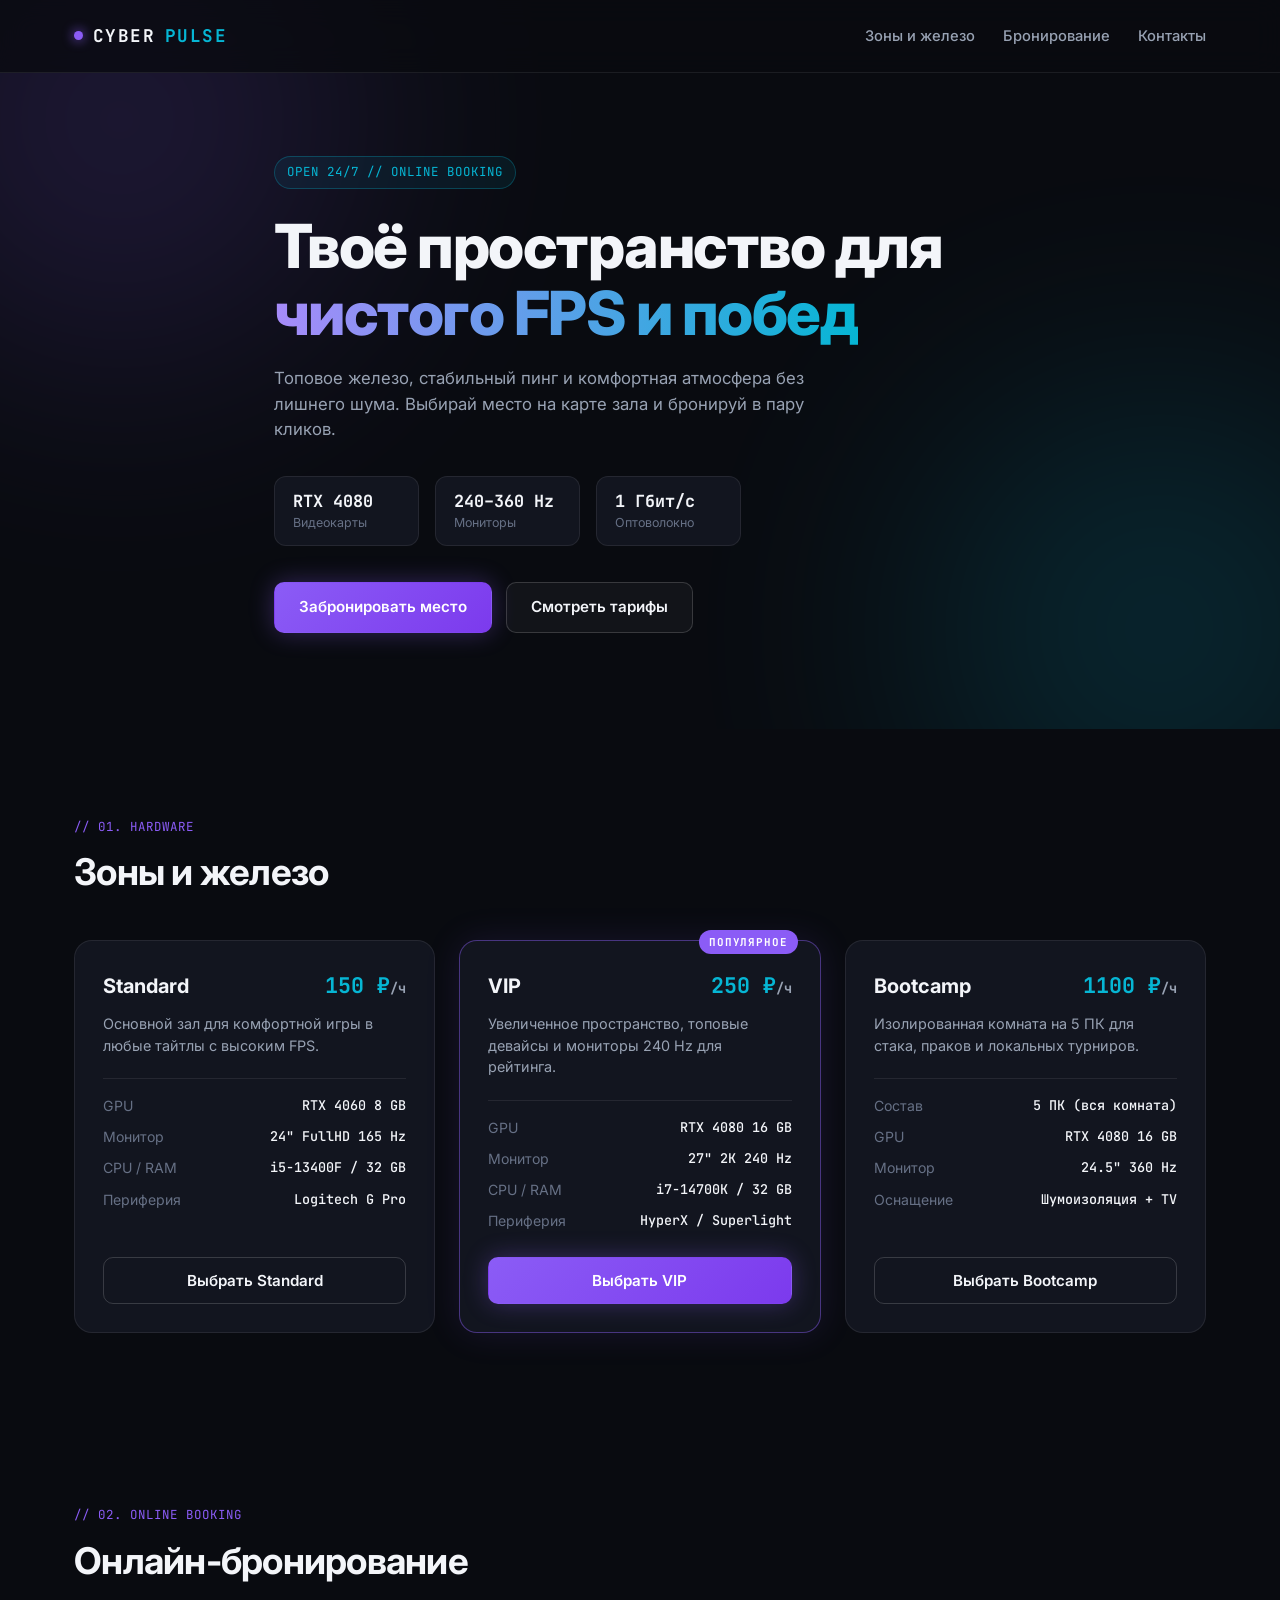
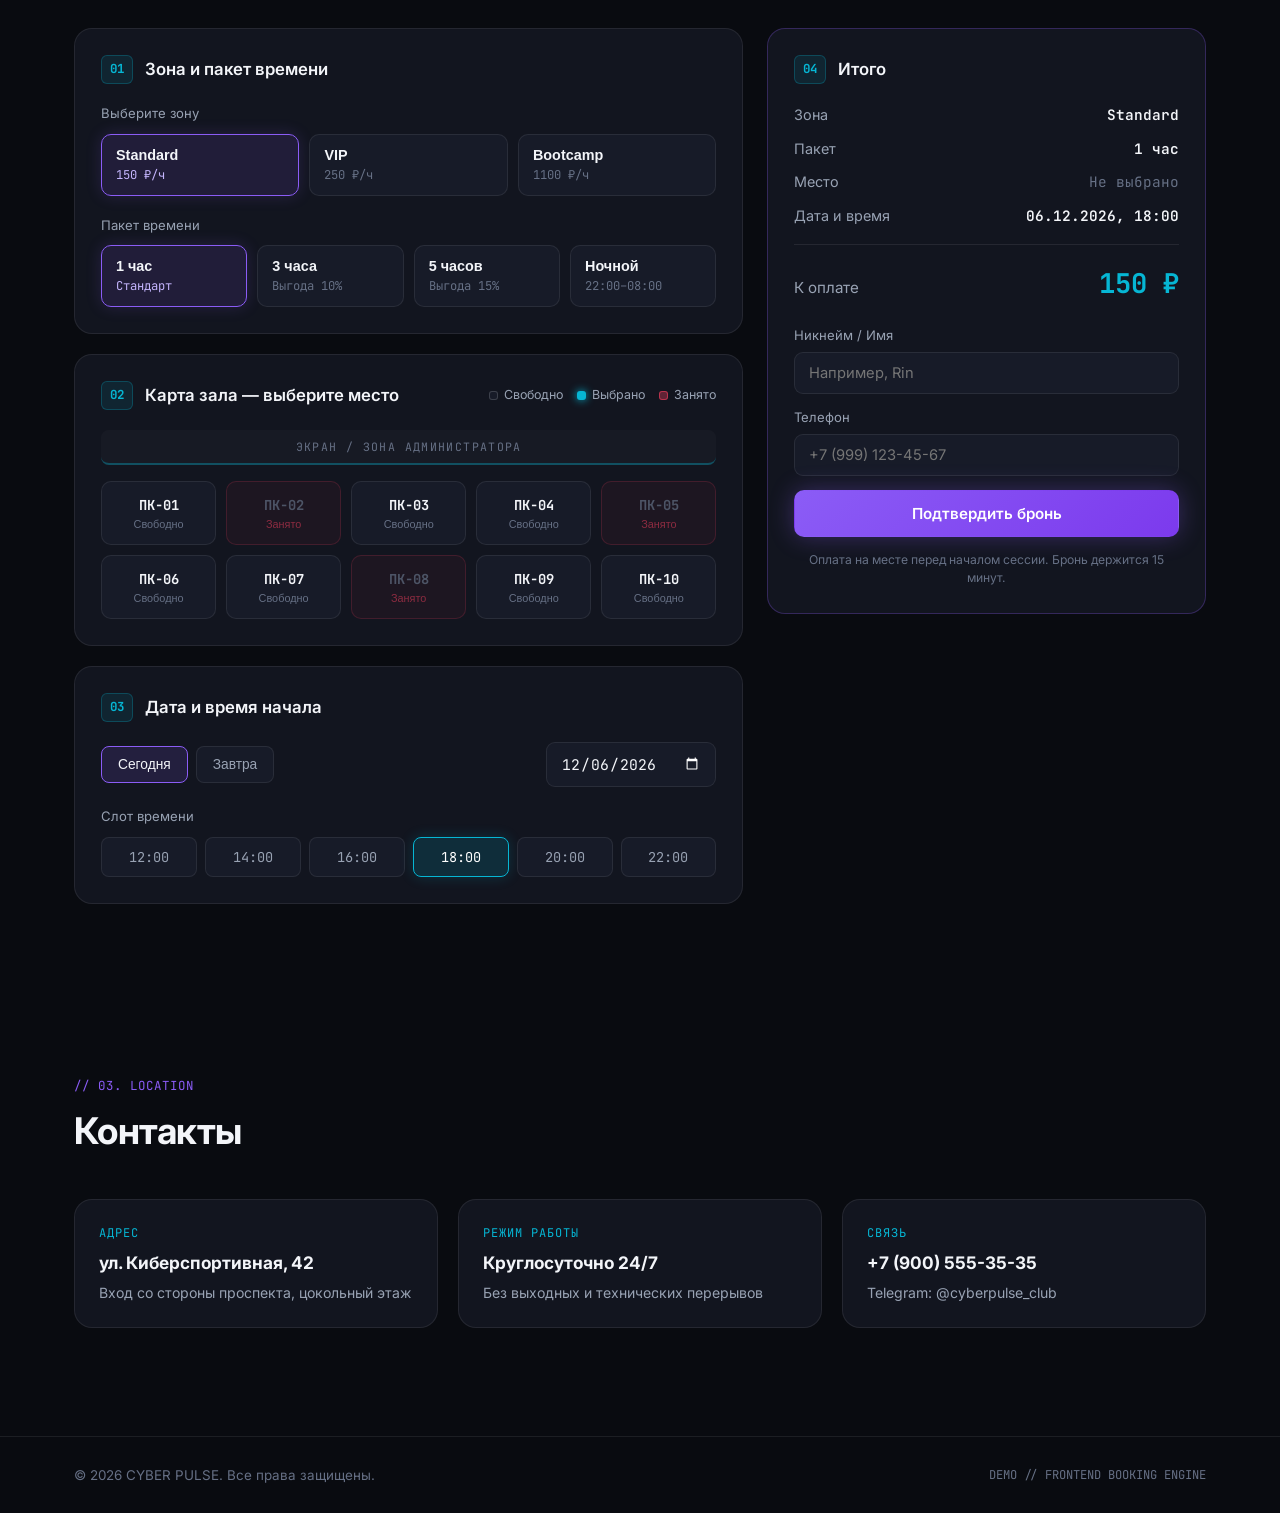
==== index.html @ f74eb191 "Add files via upload" ====
<!DOCTYPE html>
<html lang="ru">
<head>
  <meta charset="UTF-8">
  <meta name="viewport" content="width=device-width, initial-scale=1.0">
  <title>CYBER PULSE — Киберклуб и онлайн-бронирование</title>
  <link rel="preconnect" href="https://fonts.googleapis.com">
  <link rel="preconnect" href="https://fonts.gstatic.com" crossorigin>
  <link href="https://fonts.googleapis.com/css2?family=Inter:wght@400;500;600;700;800&family=JetBrains+Mono:wght@400;500;700&display=swap" rel="stylesheet">
  <link rel="stylesheet" href="styles.css">
</head>
<body>
  <header class="site-header">
    <div class="container header-inner">
      <a href="#top" class="logo">
        <span class="logo-dot"></span>
        CYBER<span>PULSE</span>
      </a>
      <nav class="nav" aria-label="Основная навигация">
        <a href="#zones">Зоны и железо</a>
        <a href="#booking">Бронирование</a>
        <a href="#contacts">Контакты</a>
      </nav>
    </div>
  </header>

  <main id="top">
    <!-- Hero -->
    <section class="hero">
      <div class="hero-glow hero-glow--purple" aria-hidden="true"></div>
      <div class="hero-glow hero-glow--cyan" aria-hidden="true"></div>

      <div class="container hero-inner">
        <div class="hero-badge">OPEN 24/7 // ONLINE BOOKING</div>
        <h1 class="hero-title">
          Твоё пространство для<br>
          <span>чистого FPS и побед</span>
        </h1>
        <p class="hero-subtitle">
          Топовое железо, стабильный пинг и комфортная атмосфера без лишнего шума. Выбирай место на карте зала и бронируй в пару кликов.
        </p>

        <ul class="hero-specs">
          <li><strong>RTX 4080</strong><span>Видеокарты</span></li>
          <li><strong>240–360 Hz</strong><span>Мониторы</span></li>
          <li><strong>1 Гбит/с</strong><span>Оптоволокно</span></li>
        </ul>

        <div class="hero-actions">
          <a href="#booking" class="btn btn-primary">Забронировать место</a>
          <a href="#zones" class="btn btn-ghost">Смотреть тарифы</a>
        </div>
      </div>
    </section>

    <!-- Zones -->
    <section class="section" id="zones">
      <div class="container">
        <div class="section-head">
          <span class="section-tag">// 01. HARDWARE</span>
          <h2>Зоны и железо</h2>
        </div>

        <div class="zones-grid">
          <article class="zone-card">
            <div class="zone-card-top">
              <span class="zone-label">Standard</span>
              <span class="zone-price">150 ₽<small>/ч</small></span>
            </div>
            <p class="zone-desc">Основной зал для комфортной игры в любые тайтлы с высоким FPS.</p>
            <ul class="zone-specs">
              <li><span>GPU</span><strong>RTX 4060 8 GB</strong></li>
              <li><span>Монитор</span><strong>24" FullHD 165 Hz</strong></li>
              <li><span>CPU / RAM</span><strong>i5-13400F / 32 GB</strong></li>
              <li><span>Периферия</span><strong>Logitech G Pro</strong></li>
            </ul>
            <button type="button" class="btn btn-outline zone-select-btn" data-select-zone="standard">
              Выбрать Standard
            </button>
          </article>

          <article class="zone-card zone-card--featured">
            <div class="zone-badge">ПОПУЛЯРНОЕ</div>
            <div class="zone-card-top">
              <span class="zone-label">VIP</span>
              <span class="zone-price">250 ₽<small>/ч</small></span>
            </div>
            <p class="zone-desc">Увеличенное пространство, топовые девайсы и мониторы 240 Hz для рейтинга.</p>
            <ul class="zone-specs">
              <li><span>GPU</span><strong>RTX 4080 16 GB</strong></li>
              <li><span>Монитор</span><strong>27" 2K 240 Hz</strong></li>
              <li><span>CPU / RAM</span><strong>i7-14700K / 32 GB</strong></li>
              <li><span>Периферия</span><strong>HyperX / Superlight</strong></li>
            </ul>
            <button type="button" class="btn btn-primary zone-select-btn" data-select-zone="vip">
              Выбрать VIP
            </button>
          </article>

          <article class="zone-card">
            <div class="zone-card-top">
              <span class="zone-label">Bootcamp</span>
              <span class="zone-price">1100 ₽<small>/ч</small></span>
            </div>
            <p class="zone-desc">Изолированная комната на 5 ПК для стака, праков и локальных турниров.</p>
            <ul class="zone-specs">
              <li><span>Состав</span><strong>5 ПК (вся комната)</strong></li>
              <li><span>GPU</span><strong>RTX 4080 16 GB</strong></li>
              <li><span>Монитор</span><strong>24.5" 360 Hz</strong></li>
              <li><span>Оснащение</span><strong>Шумоизоляция + TV</strong></li>
            </ul>
            <button type="button" class="btn btn-outline zone-select-btn" data-select-zone="bootcamp">
              Выбрать Bootcamp
            </button>
          </article>
        </div>
      </div>
    </section>

    <!-- Booking Widget -->
    <section class="section" id="booking">
      <div class="container">
        <div class="section-head">
          <span class="section-tag">// 02. ONLINE BOOKING</span>
          <h2>Онлайн-бронирование</h2>
        </div>

        <div class="booking-layout">
          <!-- Left: Steps 1-3 -->
          <div class="booking-steps">
            <!-- Step 1 -->
            <div class="booking-panel">
              <div class="step-header">
                <span class="step-num">01</span>
                <h3>Зона и пакет времени</h3>
              </div>

              <div class="control-block">
                <span class="control-label">Выберите зону</span>
                <div class="option-grid option-grid--3" id="zone-options">
                  <button type="button" class="option-btn active" data-zone="standard">
                    <strong>Standard</strong>
                    <span>150 ₽/ч</span>
                  </button>
                  <button type="button" class="option-btn" data-zone="vip">
                    <strong>VIP</strong>
                    <span>250 ₽/ч</span>
                  </button>
                  <button type="button" class="option-btn" data-zone="bootcamp">
                    <strong>Bootcamp</strong>
                    <span>1100 ₽/ч</span>
                  </button>
                </div>
              </div>

              <div class="control-block">
                <span class="control-label">Пакет времени</span>
                <div class="option-grid option-grid--4" id="pack-options">
                  <button type="button" class="option-btn active" data-pack="1">
                    <strong>1 час</strong>
                    <span>Стандарт</span>
                  </button>
                  <button type="button" class="option-btn" data-pack="3">
                    <strong>3 часа</strong>
                    <span>Выгода 10%</span>
                  </button>
                  <button type="button" class="option-btn" data-pack="5">
                    <strong>5 часов</strong>
                    <span>Выгода 15%</span>
                  </button>
                  <button type="button" class="option-btn" data-pack="night">
                    <strong>Ночной</strong>
                    <span>22:00–08:00</span>
                  </button>
                </div>
              </div>
            </div>

            <!-- Step 2 -->
            <div class="booking-panel">
              <div class="step-header step-header--between">
                <div class="step-header-left">
                  <span class="step-num">02</span>
                  <h3>Карта зала — выберите место</h3>
                </div>
                <div class="seat-legend">
                  <span><i class="dot dot--free"></i>Свободно</span>
                  <span><i class="dot dot--selected"></i>Выбрано</span>
                  <span><i class="dot dot--occupied"></i>Занято</span>
                </div>
              </div>

              <div class="hall-screen">ЭКРАН / ЗОНА АДМИНИСТРАТОРА</div>
              <div class="seat-grid" id="seat-grid" role="group" aria-label="Карта мест"></div>
            </div>

            <!-- Step 3 -->
            <div class="booking-panel">
              <div class="step-header">
                <span class="step-num">03</span>
                <h3>Дата и время начала</h3>
              </div>

              <div class="date-row">
                <div class="quick-dates">
                  <button type="button" class="quick-date-btn active" data-day-offset="0">Сегодня</button>
                  <button type="button" class="quick-date-btn" data-day-offset="1">Завтра</button>
                </div>
                <input type="date" id="booking-date" class="input-field date-input" aria-label="Выберите дату">
              </div>

              <div class="control-block">
                <span class="control-label">Слот времени</span>
                <div class="time-grid" id="time-slots">
                  <button type="button" class="time-btn" data-time="12:00">12:00</button>
                  <button type="button" class="time-btn" data-time="14:00">14:00</button>
                  <button type="button" class="time-btn" data-time="16:00">16:00</button>
                  <button type="button" class="time-btn active" data-time="18:00">18:00</button>
                  <button type="button" class="time-btn" data-time="20:00">20:00</button>
                  <button type="button" class="time-btn" data-time="22:00">22:00</button>
                </div>
              </div>
            </div>
          </div>

          <!-- Right: Step 4 Summary & Checkout -->
          <aside class="booking-summary">
            <div class="step-header">
              <span class="step-num">04</span>
              <h3>Итого</h3>
            </div>

            <dl class="summary-list">
              <div>
                <dt>Зона</dt>
                <dd id="sum-zone">Standard</dd>
              </div>
              <div>
                <dt>Пакет</dt>
                <dd id="sum-pack">1 час</dd>
              </div>
              <div>
                <dt>Место</dt>
                <dd id="sum-seat" class="is-empty">Не выбрано</dd>
              </div>
              <div>
                <dt>Дата и время</dt>
                <dd id="sum-datetime">—</dd>
              </div>
            </dl>

            <div class="summary-total">
              <span>К оплате</span>
              <strong id="sum-price">150 ₽</strong>
            </div>

            <form id="booking-form" class="checkout-form" novalidate>
              <div class="field">
                <label for="client-name">Никнейм / Имя</label>
                <input type="text" id="client-name" class="input-field" placeholder="Например, Rin" autocomplete="name" required>
              </div>

              <div class="field">
                <label for="client-phone">Телефон</label>
                <input type="tel" id="client-phone" class="input-field" placeholder="+7 (999) 123-45-67" autocomplete="tel" required>
              </div>

              <p class="form-error" id="form-error" role="alert" hidden></p>

              <button type="submit" class="btn btn-primary btn-full">Подтвердить бронь</button>
              <p class="form-note">Оплата на месте перед началом сессии. Бронь держится 15 минут.</p>
            </form>
          </aside>
        </div>
      </div>
    </section>

    <!-- Contacts -->
    <section class="section" id="contacts">
      <div class="container">
        <div class="section-head">
          <span class="section-tag">// 03. LOCATION</span>
          <h2>Контакты</h2>
        </div>

        <div class="contacts-grid">
          <div class="contact-card">
            <span class="contact-label">Адрес</span>
            <strong>ул. Киберспортивная, 42</strong>
            <p>Вход со стороны проспекта, цокольный этаж</p>
          </div>
          <div class="contact-card">
            <span class="contact-label">Режим работы</span>
            <strong>Круглосуточно 24/7</strong>
            <p>Без выходных и технических перерывов</p>
          </div>
          <div class="contact-card">
            <span class="contact-label">Связь</span>
            <strong>+7 (900) 555-35-35</strong>
            <p>Telegram: @cyberpulse_club</p>
          </div>
        </div>
      </div>
    </section>
  </main>

  <footer class="site-footer">
    <div class="container footer-inner">
      <span>© 2026 CYBER PULSE. Все права защищены.</span>
      <span class="footer-mono">DEMO // FRONTEND BOOKING ENGINE</span>
    </div>
  </footer>

  <!-- Confirmation Modal -->
  <div class="modal-backdrop" id="confirm-modal" aria-hidden="true">
    <div class="modal-card" role="dialog" aria-modal="true" aria-labelledby="modal-title">
      <button type="button" class="modal-close" id="modal-close-x" aria-label="Закрыть">&times;</button>
      <div class="modal-icon">✓</div>
      <span class="modal-tag">DEMO MODE // BOOKING CONFIRMED</span>
      <h3 id="modal-title">Место забронировано!</h3>
      <p class="modal-code">Номер брони: <strong id="modal-booking-id">CP-000000</strong></p>

      <div class="modal-details" id="modal-details"></div>

      <button type="button" class="btn btn-primary btn-full" id="modal-ok-btn">Отлично</button>
    </div>
  </div>

  <script>
    (function () {
      const ZONES = {
        standard: { name: 'Standard', hourly: 150, night: 700 },
        vip: { name: 'VIP', hourly: 250, night: 1100 },
        bootcamp: { name: 'Bootcamp', hourly: 1100, night: 4500 }
      };

      const PACKS = {
        '1': { label: '1 час', hours: 1, discount: 1 },
        '3': { label: '3 часа', hours: 3, discount: 0.9 },
        '5': { label: '5 часов', hours: 5, discount: 0.85 },
        'night': { label: 'Ночной (22:00–08:00)', isNight: true }
      };

      // Изначально занятые места по зонам (в текущей сессии обновляются после брони)
      const occupiedByZone = {
        standard: new Set(['ПК-02', 'ПК-05', 'ПК-08']),
        vip: new Set(['ПК-01', 'ПК-06']),
        bootcamp: new Set(['ПК-04', 'ПК-09'])
      };

      const state = {
        zone: 'standard',
        pack: '1',
        seat: null,
        date: '',
        time: '18:00'
      };

      // DOM
      const zoneButtons = document.querySelectorAll('#zone-options .option-btn');
      const packButtons = document.querySelectorAll('#pack-options .option-btn');
      const quickZoneLinks = document.querySelectorAll('.zone-select-btn');
      const seatGrid = document.getElementById('seat-grid');
      const dateInput = document.getElementById('booking-date');
      const quickDateBtns = document.querySelectorAll('.quick-date-btn');
      const timeButtons = document.querySelectorAll('#time-slots .time-btn');

      const sumZone = document.getElementById('sum-zone');
      const sumPack = document.getElementById('sum-pack');
      const sumSeat = document.getElementById('sum-seat');
      const sumDatetime = document.getElementById('sum-datetime');
      const sumPrice = document.getElementById('sum-price');

      const form = document.getElementById('booking-form');
      const nameInput = document.getElementById('client-name');
      const phoneInput = document.getElementById('client-phone');
      const formError = document.getElementById('form-error');

      const modal = document.getElementById('confirm-modal');
      const modalBookingId = document.getElementById('modal-booking-id');
      const modalDetails = document.getElementById('modal-details');
      const modalCloseX = document.getElementById('modal-close-x');
      const modalOkBtn = document.getElementById('modal-ok-btn');

      // Helpers
      function toIsoDate(offsetDays = 0) {
        const d = new Date();
        d.setDate(d.getDate() + offsetDays);
        const y = d.getFullYear();
        const m = String(d.getMonth() + 1).padStart(2, '0');
        const day = String(d.getDate()).padStart(2, '0');
        return `${y}-${m}-${day}`;
      }

      function formatDisplayDate(iso) {
        if (!iso) return '—';
        const [y, m, d] = iso.split('-');
        return `${d}.${m}.${y}`;
      }

      function calculatePrice() {
        const zone = ZONES[state.zone];
        const pack = PACKS[state.pack];
        if (pack.isNight) return zone.night;
        return Math.round(zone.hourly * pack.hours * pack.discount);
      }

      function showError(msg) {
        formError.textContent = msg;
        formError.hidden = false;
      }

      function clearError() {
        formError.textContent = '';
        formError.hidden = true;
      }

      function renderSeats() {
        seatGrid.innerHTML = '';
        const occupied = occupiedByZone[state.zone];

        for (let i = 1; i <= 10; i++) {
          const seatId = `ПК-${String(i).padStart(2, '0')}`;
          const btn = document.createElement('button');
          btn.type = 'button';
          btn.className = 'seat-btn';
          btn.dataset.seat = seatId;

          const isOccupied = occupied.has(seatId);
          const isSelected = state.seat === seatId;

          if (isOccupied) {
            btn.classList.add('occupied');
            btn.disabled = true;
          } else if (isSelected) {
            btn.classList.add('selected');
          }

          btn.innerHTML = `<span class="seat-id">${seatId}</span><span class="seat-status">${isOccupied ? 'Занято' : (isSelected ? 'Выбрано' : 'Свободно')}</span>`;

          if (!isOccupied) {
            btn.addEventListener('click', () => {
              state.seat = state.seat === seatId ? null : seatId;
              clearError();
              renderSeats();
              updateSummary();
            });
          }

          seatGrid.appendChild(btn);
        }
      }

      function updateSummary() {
        sumZone.textContent = ZONES[state.zone].name;
        sumPack.textContent = PACKS[state.pack].label;

        if (state.seat) {
          sumSeat.textContent = state.seat;
          sumSeat.classList.remove('is-empty');
        } else {
          sumSeat.textContent = 'Не выбрано';
          sumSeat.classList.add('is-empty');
        }

        const timeText = state.pack === 'night' ? '22:00' : (state.time || '—');
        sumDatetime.textContent = `${formatDisplayDate(state.date)}, ${timeText}`;
        sumPrice.textContent = `${calculatePrice().toLocaleString('ru-RU')} ₽`;
      }

      function selectZone(zoneKey) {
        state.zone = zoneKey;
        state.seat = null;
        zoneButtons.forEach((b) => b.classList.toggle('active', b.dataset.zone === zoneKey));
        clearError();
        renderSeats();
        updateSummary();
      }

      function formatRuPhone(value) {
        let digits = value.replace(/\D/g, '');
        if (!digits) return '';
        if (digits[0] === '8') digits = '7' + digits.slice(1);
        if (digits[0] === '9') digits = '7' + digits;
        digits = digits.slice(0, 11);

        let res = '+' + digits[0];
        if (digits.length > 1) res += ' (' + digits.slice(1, 4);
        if (digits.length >= 5) res += ') ' + digits.slice(4, 7);
        if (digits.length >= 8) res += '-' + digits.slice(7, 9);
        if (digits.length >= 10) res += '-' + digits.slice(9, 11);
        return res;
      }

      function isValidRuPhone(value) {
        const digits = value.replace(/\D/g, '');
        // Ровно 11 цифр, начинается с 79 или 89 (мобильные РФ)
        if (!/^[78]9\d{9}$/.test(digits)) return false;
        // Защита от фейков вроде +7 (999) 999-99-99
        if (/^(\d)\1{9}$/.test(digits.slice(1))) return false;
        return true;
      }

      phoneInput.addEventListener('input', (e) => {
        e.target.value = formatRuPhone(e.target.value);
        clearError();
      });

      // Init Date
      const todayIso = toIsoDate(0);
      dateInput.min = todayIso;
      dateInput.value = todayIso;
      state.date = todayIso;

      // Listeners: Zones
      zoneButtons.forEach((btn) => {
        btn.addEventListener('click', () => selectZone(btn.dataset.zone));
      });

      quickZoneLinks.forEach((btn) => {
        btn.addEventListener('click', () => {
          selectZone(btn.dataset.selectZone);
          document.getElementById('booking').scrollIntoView({ behavior: 'smooth' });
        });
      });

      // Listeners: Packs
      packButtons.forEach((btn) => {
        btn.addEventListener('click', () => {
          state.pack = btn.dataset.pack;
          packButtons.forEach((b) => b.classList.toggle('active', b === btn));

          // Для ночного пакета автоматически подсвечиваем 22:00
          if (state.pack === 'night') {
            state.time = '22:00';
            timeButtons.forEach((tb) => tb.classList.toggle('active', tb.dataset.time === '22:00'));
          }
          updateSummary();
        });
      });

      // Listeners: Dates
      quickDateBtns.forEach((btn) => {
        btn.addEventListener('click', () => {
          const offset = Number(btn.dataset.dayOffset);
          const iso = toIsoDate(offset);
          state.date = iso;
          dateInput.value = iso;
          quickDateBtns.forEach((b) => b.classList.toggle('active', b === btn));
          updateSummary();
        });
      });

      dateInput.addEventListener('change', (e) => {
        state.date = e.target.value || todayIso;
        quickDateBtns.forEach((b) => {
          const offset = Number(b.dataset.dayOffset);
          b.classList.toggle('active', toIsoDate(offset) === state.date);
        });
        updateSummary();
      });

      // Listeners: Time
      timeButtons.forEach((btn) => {
        btn.addEventListener('click', () => {
          state.time = btn.dataset.time;
          timeButtons.forEach((b) => b.classList.toggle('active', b === btn));
          updateSummary();
        });
      });

      // Modal controls
      function openModal(bookingId, detailsHtml) {
        modalBookingId.textContent = bookingId;
        modalDetails.innerHTML = detailsHtml;
        modal.classList.add('is-open');
        modal.setAttribute('aria-hidden', 'false');
        document.body.style.overflow = 'hidden';
      }

      function closeModal() {
        modal.classList.remove('is-open');
        modal.setAttribute('aria-hidden', 'true');
        document.body.style.overflow = '';
      }

      modalCloseX.addEventListener('click', closeModal);
      modalOkBtn.addEventListener('click', closeModal);
      modal.addEventListener('click', (e) => {
        if (e.target === modal) closeModal();
      });
      document.addEventListener('keydown', (e) => {
        if (e.key === 'Escape' && modal.classList.contains('is-open')) closeModal();
      });

      // Form submit
      form.addEventListener('submit', (e) => {
        e.preventDefault();
        clearError();

        const name = nameInput.value.trim();
        const phone = phoneInput.value.trim();

        if (!state.seat) {
          showError('Выберите свободное место на карте зала (Шаг 02).');
          return;
        }
        if (!state.date || !state.time) {
          showError('Укажите дату и слот времени (Шаг 03).');
          return;
        }
        if (name.length < 2) {
          showError('Введите никнейм или имя.');
          nameInput.focus();
          return;
        }
        if (!isValidRuPhone(phone)) {
          showError('Введите российский мобильный номер в формате +7 (9XX) XXX-XX-XX.');
          phoneInput.focus();
          return;
        }

        const bookingId = 'CP-' + Math.floor(100000 + Math.random() * 900000);
        const price = calculatePrice().toLocaleString('ru-RU');
        const bookedSeat = state.seat;
        const zoneName = ZONES[state.zone].name;
        const packLabel = PACKS[state.pack].label;
        const dateFormatted = formatDisplayDate(state.date);
        const timeText = state.pack === 'night' ? '22:00' : state.time;

        // Переводим место в статус "Занято" в текущей сессии
        occupiedByZone[state.zone].add(bookedSeat);
        state.seat = null;
        form.reset();
        renderSeats();
        updateSummary();

        openModal(
          bookingId,
          `
            <p><span>Игрок</span><strong>${name.replace(/[<>]/g, '')}</strong></p>
            <p><span>Зона и место</span><strong>${zoneName} / ${bookedSeat}</strong></p>
            <p><span>Пакет</span><strong>${packLabel}</strong></p>
            <p><span>Дата и время</span><strong>${dateFormatted}, ${timeText}</strong></p>
            <p><span>Сумма</span><strong>${price} ₽</strong></p>
          `
        );
      });

      // Initial render
      renderSeats();
      updateSummary();
    })();
  </script>
</body>
</html>
---- styles.css ----
:root {
  --bg-main: #090b10;
  --bg-card: #12151f;
  --bg-elevated: #171b28;
  --border-subtle: rgba(255, 255, 255, 0.08);
  --border-strong: rgba(255, 255, 255, 0.16);
  --text-primary: #f3f5f9;
  --text-secondary: #98a2b3;
  --text-muted: #667085;
  --accent-purple: #8b5cf6;
  --accent-cyan: #06b6d4;
  --danger: #f43f5e;
  --radius-md: 12px;
  --radius-lg: 18px;
  --font-sans: 'Inter', -apple-system, BlinkMacSystemFont, sans-serif;
  --font-mono: 'JetBrains Mono', monospace;
}

*,
*::before,
*::after {
  box-sizing: border-box;
  margin: 0;
  padding: 0;
}

html {
  scroll-behavior: smooth;
}

body {
  background-color: var(--bg-main);
  color: var(--text-primary);
  font-family: var(--font-sans);
  line-height: 1.5;
  overflow-x: hidden;
  -webkit-font-smoothing: antialiased;
}

.container {
  width: 100%;
  max-width: 1180px;
  margin: 0 auto;
  padding: 0 24px;
}

/* Header */
.site-header {
  position: fixed;
  top: 0;
  left: 0;
  right: 0;
  z-index: 100;
  background: rgba(9, 11, 16, 0.78);
  backdrop-filter: blur(14px);
  -webkit-backdrop-filter: blur(14px);
  border-bottom: 1px solid var(--border-subtle);
}

.header-inner {
  height: 72px;
  display: flex;
  align-items: center;
  justify-content: space-between;
  gap: 20px;
}

.logo {
  display: inline-flex;
  align-items: center;
  gap: 10px;
  font-family: var(--font-mono);
  font-weight: 700;
  font-size: 1.1rem;
  letter-spacing: 0.08em;
  color: var(--text-primary);
  text-decoration: none;
}

.logo span {
  color: var(--accent-cyan);
}

.logo-dot {
  width: 9px;
  height: 9px;
  border-radius: 50%;
  background: var(--accent-purple);
  box-shadow: 0 0 12px var(--accent-purple);
}

.nav {
  display: flex;
  align-items: center;
  gap: 28px;
}

.nav a {
  color: var(--text-secondary);
  text-decoration: none;
  font-size: 0.92rem;
  font-weight: 500;
  transition: color 0.2s ease;
}

.nav a:hover {
  color: var(--text-primary);
}

/* Buttons */
.btn {
  display: inline-flex;
  align-items: center;
  justify-content: center;
  gap: 8px;
  padding: 13px 24px;
  border-radius: 10px;
  font-family: var(--font-sans);
  font-size: 0.95rem;
  font-weight: 600;
  text-decoration: none;
  cursor: pointer;
  border: 1px solid transparent;
  transition: transform 0.2s ease, box-shadow 0.2s ease, background 0.2s ease, border-color 0.2s ease, color 0.2s ease;
}

.btn-primary {
  background: linear-gradient(135deg, var(--accent-purple), #7c3aed);
  color: #ffffff;
  box-shadow: 0 0 24px rgba(139, 92, 246, 0.32);
}

.btn-primary:hover {
  transform: translateY(-2px);
  box-shadow: 0 6px 28px rgba(139, 92, 246, 0.5);
}

.btn-ghost {
  background: rgba(255, 255, 255, 0.04);
  border-color: var(--border-strong);
  color: var(--text-primary);
}

.btn-ghost:hover {
  background: rgba(255, 255, 255, 0.08);
  border-color: rgba(6, 182, 212, 0.5);
}

.btn-outline {
  width: 100%;
  background: transparent;
  border-color: var(--border-strong);
  color: var(--text-primary);
}

.btn-outline:hover {
  border-color: var(--accent-cyan);
  color: var(--accent-cyan);
  background: rgba(6, 182, 212, 0.06);
}

.btn-full {
  width: 100%;
}

/* Hero */
.hero {
  position: relative;
  padding: 156px 0 96px;
  overflow: hidden;
}

.hero-glow {
  position: absolute;
  width: 480px;
  height: 480px;
  border-radius: 50%;
  filter: blur(130px);
  opacity: 0.16;
  pointer-events: none;
}

.hero-glow--purple {
  top: -120px;
  left: -120px;
  background: var(--accent-purple);
}

.hero-glow--cyan {
  bottom: -140px;
  right: -120px;
  background: var(--accent-cyan);
}

.hero-inner {
  position: relative;
  z-index: 2;
  max-width: 780px;
}

.hero-badge {
  display: inline-block;
  font-family: var(--font-mono);
  font-size: 0.78rem;
  color: var(--accent-cyan);
  letter-spacing: 0.08em;
  padding: 6px 12px;
  border-radius: 999px;
  background: rgba(6, 182, 212, 0.08);
  border: 1px solid rgba(6, 182, 212, 0.28);
  margin-bottom: 24px;
}

.hero-title {
  font-size: clamp(2.2rem, 5vw, 3.8rem);
  font-weight: 800;
  line-height: 1.1;
  letter-spacing: -0.025em;
  margin-bottom: 20px;
}

.hero-title span {
  background: linear-gradient(90deg, #a78bfa, var(--accent-cyan));
  -webkit-background-clip: text;
  background-clip: text;
  color: transparent;
}

.hero-subtitle {
  font-size: 1.05rem;
  color: var(--text-secondary);
  max-width: 580px;
  margin-bottom: 34px;
}

.hero-specs {
  list-style: none;
  display: flex;
  flex-wrap: wrap;
  gap: 16px;
  margin-bottom: 36px;
}

.hero-specs li {
  display: flex;
  flex-direction: column;
  padding: 12px 18px;
  background: var(--bg-card);
  border: 1px solid var(--border-subtle);
  border-radius: var(--radius-md);
  min-width: 145px;
}

.hero-specs strong {
  font-family: var(--font-mono);
  font-size: 1.05rem;
  color: var(--text-primary);
}

.hero-specs span {
  font-size: 0.78rem;
  color: var(--text-muted);
}

.hero-actions {
  display: flex;
  flex-wrap: wrap;
  gap: 14px;
}

/* Sections */
.section {
  padding: 84px 0;
  scroll-margin-top: 72px;
}

.section-head {
  margin-bottom: 40px;
}

.section-tag {
  display: inline-block;
  font-family: var(--font-mono);
  font-size: 0.78rem;
  color: var(--accent-purple);
  letter-spacing: 0.08em;
  margin-bottom: 8px;
}

.section-head h2 {
  font-size: clamp(1.7rem, 3vw, 2.3rem);
  font-weight: 700;
  letter-spacing: -0.02em;
}

/* Zones */
.zones-grid {
  display: grid;
  grid-template-columns: repeat(3, 1fr);
  gap: 24px;
}

.zone-card {
  position: relative;
  background: var(--bg-card);
  border: 1px solid var(--border-subtle);
  border-radius: var(--radius-lg);
  padding: 28px;
  display: flex;
  flex-direction: column;
  transition: transform 0.25s ease, border-color 0.25s ease;
}

.zone-card:hover {
  transform: translateY(-4px);
  border-color: var(--border-strong);
}

.zone-card--featured {
  border-color: rgba(139, 92, 246, 0.45);
  box-shadow: 0 0 36px rgba(139, 92, 246, 0.12);
}

.zone-badge {
  position: absolute;
  top: -11px;
  right: 22px;
  font-family: var(--font-mono);
  font-size: 0.68rem;
  font-weight: 700;
  letter-spacing: 0.08em;
  padding: 4px 10px;
  border-radius: 999px;
  background: var(--accent-purple);
  color: #ffffff;
}

.zone-card-top {
  display: flex;
  align-items: baseline;
  justify-content: space-between;
  gap: 12px;
  margin-bottom: 12px;
}

.zone-label {
  font-size: 1.25rem;
  font-weight: 700;
}

.zone-price {
  font-family: var(--font-mono);
  font-size: 1.35rem;
  font-weight: 700;
  color: var(--accent-cyan);
}

.zone-price small {
  font-size: 0.85rem;
  color: var(--text-secondary);
}

.zone-desc {
  font-size: 0.9rem;
  color: var(--text-secondary);
  margin-bottom: 22px;
}

.zone-specs {
  list-style: none;
  display: flex;
  flex-direction: column;
  gap: 10px;
  margin-bottom: 26px;
  padding-top: 16px;
  border-top: 1px solid var(--border-subtle);
  flex-grow: 1;
}

.zone-specs li {
  display: flex;
  justify-content: space-between;
  gap: 12px;
  font-size: 0.88rem;
}

.zone-specs span {
  color: var(--text-muted);
}

.zone-specs strong {
  font-family: var(--font-mono);
  font-size: 0.84rem;
  font-weight: 500;
  color: var(--text-primary);
  text-align: right;
}

/* Booking Layout */
.booking-layout {
  display: grid;
  grid-template-columns: 1.45fr 0.95fr;
  gap: 24px;
  align-items: start;
}

.booking-steps {
  display: flex;
  flex-direction: column;
  gap: 20px;
}

.booking-panel,
.booking-summary {
  background: var(--bg-card);
  border: 1px solid var(--border-subtle);
  border-radius: var(--radius-lg);
  padding: 26px;
}

.booking-summary {
  position: sticky;
  top: 92px;
  border-color: rgba(139, 92, 246, 0.28);
}

.step-header {
  display: flex;
  align-items: center;
  gap: 12px;
  margin-bottom: 20px;
}

.step-header--between {
  justify-content: space-between;
  flex-wrap: wrap;
}

.step-header-left {
  display: flex;
  align-items: center;
  gap: 12px;
}

.step-num {
  font-family: var(--font-mono);
  font-size: 0.78rem;
  font-weight: 700;
  color: var(--accent-cyan);
  background: rgba(6, 182, 212, 0.1);
  border: 1px solid rgba(6, 182, 212, 0.25);
  padding: 4px 8px;
  border-radius: 6px;
}

.step-header h3 {
  font-size: 1.05rem;
  font-weight: 600;
}

.control-block + .control-block {
  margin-top: 20px;
}

.control-label {
  display: block;
  font-size: 0.82rem;
  color: var(--text-secondary);
  margin-bottom: 10px;
}

.option-grid {
  display: grid;
  gap: 10px;
}

.option-grid--3 {
  grid-template-columns: repeat(3, 1fr);
}

.option-grid--4 {
  grid-template-columns: repeat(4, 1fr);
}

.option-btn {
  display: flex;
  flex-direction: column;
  align-items: flex-start;
  gap: 4px;
  padding: 12px 14px;
  border-radius: 10px;
  background: var(--bg-elevated);
  border: 1px solid var(--border-subtle);
  color: var(--text-primary);
  cursor: pointer;
  text-align: left;
  transition: border-color 0.2s ease, background 0.2s ease, box-shadow 0.2s ease;
}

.option-btn strong {
  font-size: 0.9rem;
  font-weight: 600;
}

.option-btn span {
  font-family: var(--font-mono);
  font-size: 0.76rem;
  color: var(--text-muted);
}

.option-btn:hover {
  border-color: var(--border-strong);
}

.option-btn.active {
  border-color: var(--accent-purple);
  background: rgba(139, 92, 246, 0.12);
  box-shadow: 0 0 16px rgba(139, 92, 246, 0.18);
}

.option-btn.active span {
  color: #c4b5fd;
}

/* Seat Map */
.seat-legend {
  display: flex;
  align-items: center;
  gap: 14px;
  font-size: 0.78rem;
  color: var(--text-secondary);
}

.seat-legend span {
  display: inline-flex;
  align-items: center;
  gap: 6px;
}

.dot {
  width: 9px;
  height: 9px;
  border-radius: 3px;
  display: inline-block;
}

.dot--free {
  background: var(--bg-elevated);
  border: 1px solid var(--border-strong);
}

.dot--selected {
  background: var(--accent-cyan);
  box-shadow: 0 0 8px var(--accent-cyan);
}

.dot--occupied {
  background: rgba(244, 63, 94, 0.35);
  border: 1px solid rgba(244, 63, 94, 0.6);
}

.hall-screen {
  text-align: center;
  font-family: var(--font-mono);
  font-size: 0.72rem;
  letter-spacing: 0.12em;
  color: var(--text-muted);
  padding: 8px;
  margin-bottom: 16px;
  border-radius: 8px;
  background: rgba(255, 255, 255, 0.025);
  border-bottom: 2px solid rgba(6, 182, 212, 0.35);
}

.seat-grid {
  display: grid;
  grid-template-columns: repeat(5, 1fr);
  gap: 10px;
}

.seat-btn {
  display: flex;
  flex-direction: column;
  align-items: center;
  justify-content: center;
  gap: 4px;
  padding: 14px 8px;
  border-radius: 10px;
  background: var(--bg-elevated);
  border: 1px solid var(--border-subtle);
  color: var(--text-primary);
  cursor: pointer;
  transition: transform 0.15s ease, border-color 0.2s ease, background 0.2s ease, box-shadow 0.2s ease;
}

.seat-id {
  font-family: var(--font-mono);
  font-size: 0.86rem;
  font-weight: 700;
}

.seat-status {
  font-size: 0.68rem;
  color: var(--text-muted);
}

.seat-btn:hover:not(:disabled) {
  transform: translateY(-2px);
  border-color: rgba(6, 182, 212, 0.55);
}

.seat-btn.selected {
  border-color: var(--accent-cyan);
  background: rgba(6, 182, 212, 0.14);
  box-shadow: 0 0 18px rgba(6, 182, 212, 0.25);
}

.seat-btn.selected .seat-status {
  color: var(--accent-cyan);
}

.seat-btn.occupied {
  background: rgba(244, 63, 94, 0.07);
  border-color: rgba(244, 63, 94, 0.25);
  color: var(--text-muted);
  cursor: not-allowed;
  opacity: 0.7;
}

.seat-btn.occupied .seat-status {
  color: rgba(244, 63, 94, 0.75);
}

/* Date & Time */
.date-row {
  display: flex;
  align-items: center;
  justify-content: space-between;
  gap: 12px;
  margin-bottom: 20px;
  flex-wrap: wrap;
}

.quick-dates {
  display: flex;
  gap: 8px;
}

.quick-date-btn {
  padding: 10px 16px;
  border-radius: 8px;
  background: var(--bg-elevated);
  border: 1px solid var(--border-subtle);
  color: var(--text-secondary);
  font-size: 0.86rem;
  font-weight: 500;
  cursor: pointer;
  transition: all 0.2s ease;
}

.quick-date-btn.active {
  color: var(--text-primary);
  border-color: var(--accent-purple);
  background: rgba(139, 92, 246, 0.14);
}

.input-field {
  width: 100%;
  padding: 11px 14px;
  border-radius: 9px;
  background: var(--bg-elevated);
  border: 1px solid var(--border-subtle);
  color: var(--text-primary);
  font-family: var(--font-sans);
  font-size: 0.92rem;
  outline: none;
  transition: border-color 0.2s ease, box-shadow 0.2s ease;
}

.input-field:focus {
  border-color: var(--accent-cyan);
  box-shadow: 0 0 0 3px rgba(6, 182, 212, 0.14);
}

.date-input {
  width: auto;
  min-width: 170px;
  font-family: var(--font-mono);
  color-scheme: dark;
}

.time-grid {
  display: grid;
  grid-template-columns: repeat(6, 1fr);
  gap: 8px;
}

.time-btn {
  padding: 10px 6px;
  border-radius: 8px;
  background: var(--bg-elevated);
  border: 1px solid var(--border-subtle);
  color: var(--text-secondary);
  font-family: var(--font-mono);
  font-size: 0.85rem;
  cursor: pointer;
  transition: all 0.2s ease;
}

.time-btn:hover {
  border-color: var(--border-strong);
  color: var(--text-primary);
}

.time-btn.active {
  color: #ffffff;
  border-color: var(--accent-cyan);
  background: rgba(6, 182, 212, 0.15);
  box-shadow: 0 0 14px rgba(6, 182, 212, 0.2);
}

/* Summary & Form */
.summary-list {
  display: flex;
  flex-direction: column;
  gap: 12px;
  padding-bottom: 18px;
  border-bottom: 1px solid var(--border-subtle);
  margin-bottom: 18px;
}

.summary-list > div {
  display: flex;
  justify-content: space-between;
  align-items: center;
  gap: 12px;
  font-size: 0.9rem;
}

.summary-list dt {
  color: var(--text-secondary);
}

.summary-list dd {
  font-family: var(--font-mono);
  font-weight: 600;
  color: var(--text-primary);
  text-align: right;
}

.summary-list dd.is-empty {
  color: var(--text-muted);
  font-weight: 400;
}

.summary-total {
  display: flex;
  justify-content: space-between;
  align-items: baseline;
  margin-bottom: 22px;
}

.summary-total span {
  font-size: 0.95rem;
  color: var(--text-secondary);
}

.summary-total strong {
  font-family: var(--font-mono);
  font-size: 1.7rem;
  color: var(--accent-cyan);
}

.checkout-form {
  display: flex;
  flex-direction: column;
  gap: 14px;
}

.field label {
  display: block;
  font-size: 0.82rem;
  color: var(--text-secondary);
  margin-bottom: 6px;
}

.form-error {
  font-size: 0.82rem;
  color: #fda4af;
  background: rgba(244, 63, 94, 0.12);
  border: 1px solid rgba(244, 63, 94, 0.35);
  padding: 10px 12px;
  border-radius: 8px;
}

.form-note {
  font-size: 0.76rem;
  color: var(--text-muted);
  text-align: center;
}

/* Contacts */
.contacts-grid {
  display: grid;
  grid-template-columns: repeat(3, 1fr);
  gap: 20px;
}

.contact-card {
  background: var(--bg-card);
  border: 1px solid var(--border-subtle);
  border-radius: var(--radius-lg);
  padding: 24px;
}

.contact-label {
  display: block;
  font-family: var(--font-mono);
  font-size: 0.75rem;
  color: var(--accent-cyan);
  text-transform: uppercase;
  letter-spacing: 0.08em;
  margin-bottom: 8px;
}

.contact-card strong {
  display: block;
  font-size: 1.08rem;
  margin-bottom: 6px;
}

.contact-card p {
  font-size: 0.88rem;
  color: var(--text-secondary);
}

/* Footer */
.site-footer {
  border-top: 1px solid var(--border-subtle);
  padding: 28px 0;
  margin-top: 24px;
}

.footer-inner {
  display: flex;
  justify-content: space-between;
  align-items: center;
  gap: 16px;
  font-size: 0.84rem;
  color: var(--text-muted);
  flex-wrap: wrap;
}

.footer-mono {
  font-family: var(--font-mono);
  font-size: 0.76rem;
}

/* Modal */
.modal-backdrop {
  position: fixed;
  inset: 0;
  z-index: 200;
  background: rgba(4, 6, 10, 0.78);
  backdrop-filter: blur(8px);
  display: flex;
  align-items: center;
  justify-content: center;
  padding: 20px;
  opacity: 0;
  pointer-events: none;
  transition: opacity 0.2s ease;
}

.modal-backdrop.is-open {
  opacity: 1;
  pointer-events: auto;
}

.modal-card {
  position: relative;
  width: 100%;
  max-width: 430px;
  background: var(--bg-card);
  border: 1px solid rgba(6, 182, 212, 0.4);
  border-radius: var(--radius-lg);
  padding: 30px 26px 26px;
  text-align: center;
  box-shadow: 0 20px 60px rgba(0, 0, 0, 0.65), 0 0 30px rgba(6, 182, 212, 0.12);
  transform: translateY(10px);
  transition: transform 0.2s ease;
}

.modal-backdrop.is-open .modal-card {
  transform: translateY(0);
}

.modal-close {
  position: absolute;
  top: 14px;
  right: 16px;
  background: none;
  border: none;
  color: var(--text-muted);
  font-size: 1.6rem;
  line-height: 1;
  cursor: pointer;
}

.modal-close:hover {
  color: var(--text-primary);
}

.modal-icon {
  width: 48px;
  height: 48px;
  margin: 0 auto 14px;
  border-radius: 50%;
  display: flex;
  align-items: center;
  justify-content: center;
  font-size: 1.35rem;
  font-weight: 700;
  color: var(--accent-cyan);
  background: rgba(6, 182, 212, 0.12);
  border: 1px solid rgba(6, 182, 212, 0.45);
}

.modal-tag {
  display: block;
  font-family: var(--font-mono);
  font-size: 0.7rem;
  color: var(--accent-purple);
  letter-spacing: 0.08em;
  margin-bottom: 6px;
}

.modal-card h3 {
  font-size: 1.35rem;
  margin-bottom: 6px;
}

.modal-code {
  font-size: 0.9rem;
  color: var(--text-secondary);
  margin-bottom: 18px;
}

.modal-code strong {
  font-family: var(--font-mono);
  color: var(--accent-cyan);
}

.modal-details {
  background: var(--bg-elevated);
  border: 1px solid var(--border-subtle);
  border-radius: 12px;
  padding: 14px 16px;
  margin-bottom: 20px;
  display: flex;
  flex-direction: column;
  gap: 8px;
  text-align: left;
}

.modal-details p {
  display: flex;
  justify-content: space-between;
  gap: 12px;
  font-size: 0.85rem;
}

.modal-details span {
  color: var(--text-secondary);
}

.modal-details strong {
  font-family: var(--font-mono);
  font-size: 0.82rem;
  color: var(--text-primary);
  text-align: right;
}

/* Responsive */
@media (max-width: 980px) {
  .zones-grid,
  .contacts-grid {
    grid-template-columns: 1fr;
  }

  .booking-layout {
    grid-template-columns: 1fr;
  }

  .booking-summary {
    position: static;
  }
}

@media (max-width: 640px) {
  .header-inner {
    height: 64px;
  }

  .nav {
    gap: 14px;
  }

  .nav a {
    font-size: 0.82rem;
  }

  .hero {
    padding: 118px 0 64px;
  }

  .section {
    padding: 60px 0;
  }

  .option-grid--3,
  .option-grid--4 {
    grid-template-columns: repeat(2, 1fr);
  }

  .seat-grid {
    grid-template-columns: repeat(2, 1fr);
  }

  .time-grid {
    grid-template-columns: repeat(3, 1fr);
  }

  .booking-panel,
  .booking-summary {
    padding: 20px;
  }
}
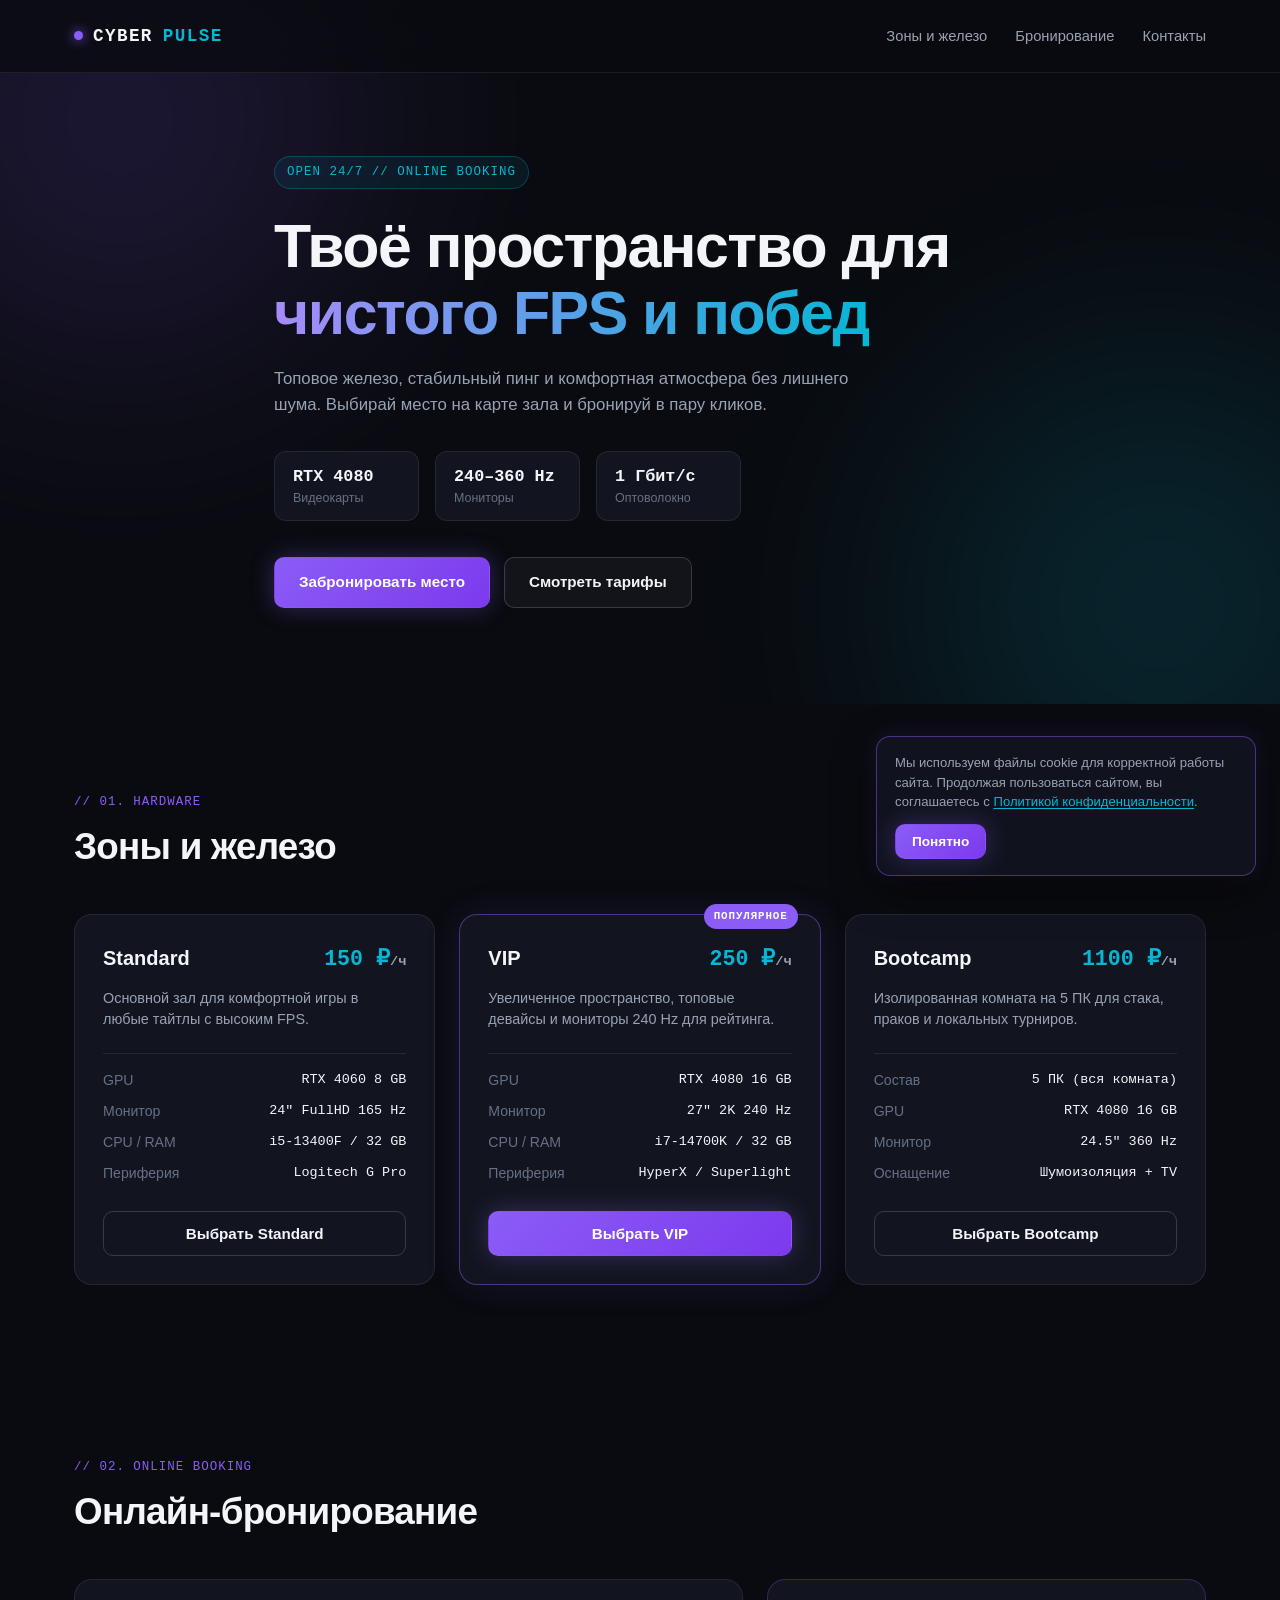
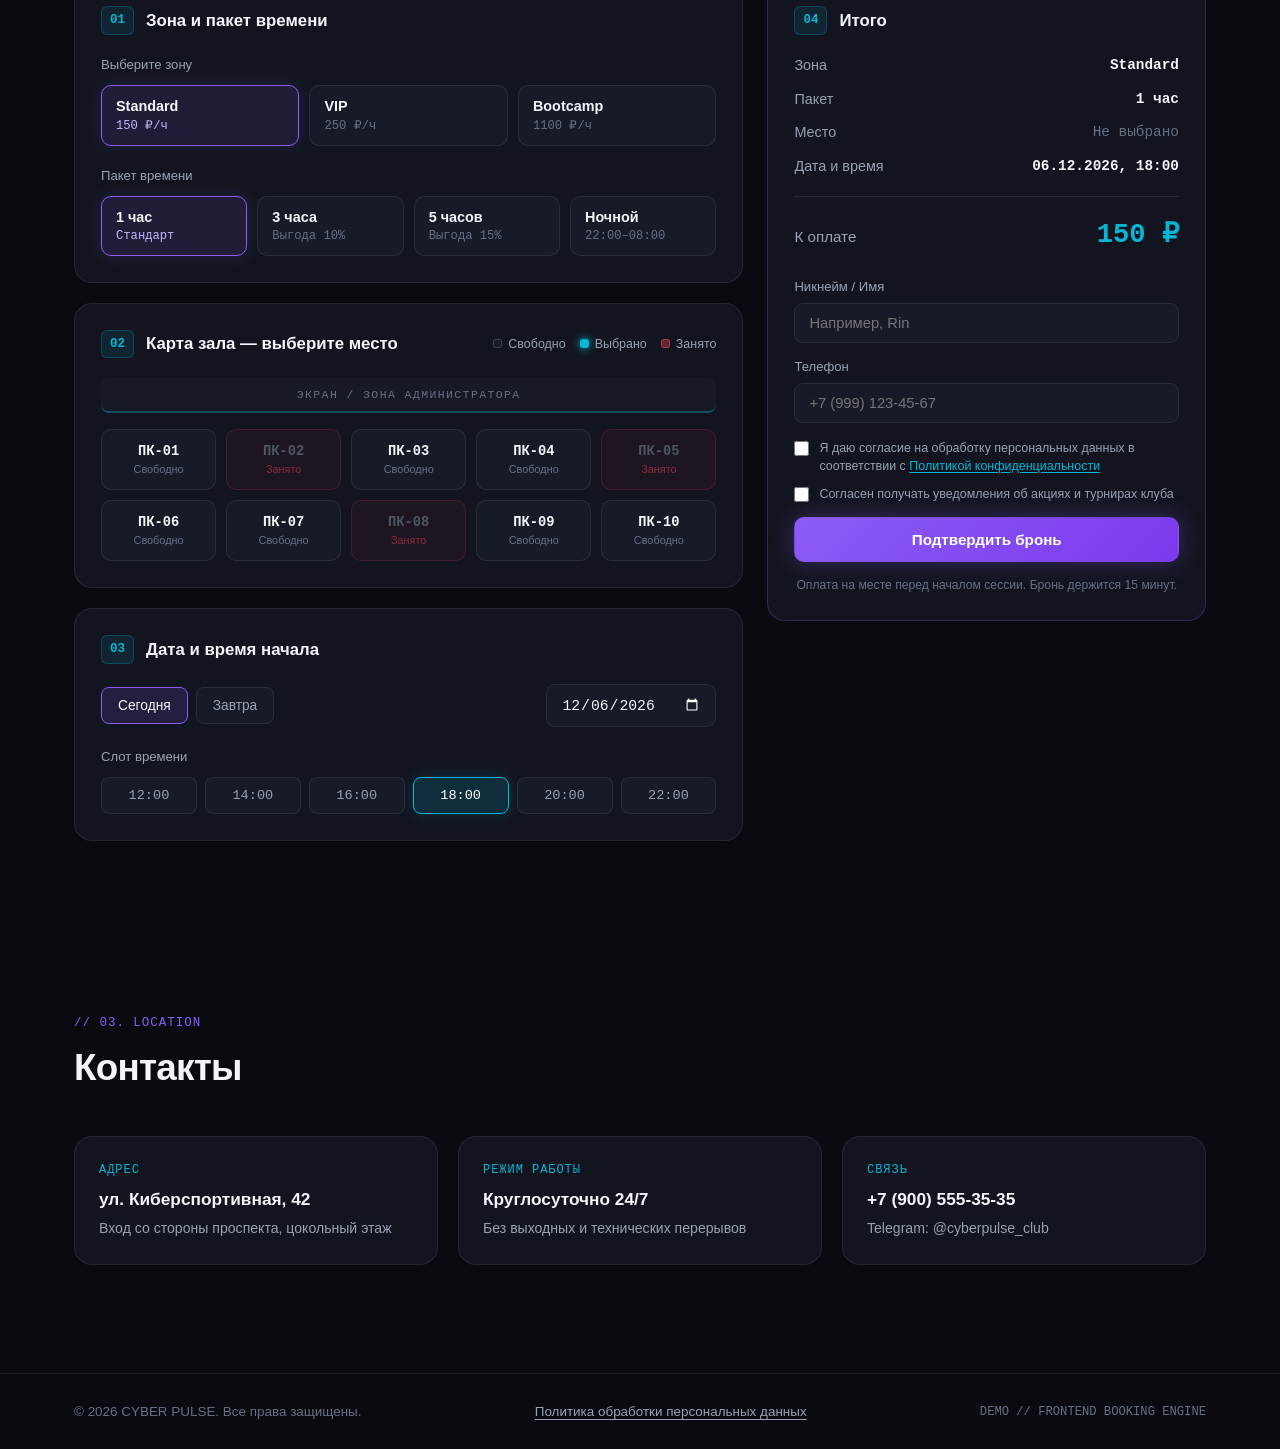
==== commit e19abedd: "Add files via upload" ====
--- a/index.html
+++ b/index.html
@@ -4,9 +4,6 @@
   <meta charset="UTF-8">
   <meta name="viewport" content="width=device-width, initial-scale=1.0">
   <title>CYBER PULSE — Киберклуб и онлайн-бронирование</title>
-  <link rel="preconnect" href="https://fonts.googleapis.com">
-  <link rel="preconnect" href="https://fonts.gstatic.com" crossorigin>
-  <link href="https://fonts.googleapis.com/css2?family=Inter:wght@400;500;600;700;800&family=JetBrains+Mono:wght@400;500;700&display=swap" rel="stylesheet">
   <link rel="stylesheet" href="styles.css">
 </head>
 <body>
@@ -265,6 +262,21 @@
                 <input type="tel" id="client-phone" class="input-field" placeholder="+7 (999) 123-45-67" autocomplete="tel" required>
               </div>
 
+              <div class="form-checkboxes">
+                <label class="checkbox-label">
+                  <input type="checkbox" id="consent-pd" name="consentPd" required>
+                  <span>
+                    Я даю согласие на обработку персональных данных в соответствии с
+                    <a href="privacy.html" target="_blank" rel="noopener noreferrer">Политикой конфиденциальности</a>
+                  </span>
+                </label>
+
+                <label class="checkbox-label">
+                  <input type="checkbox" id="consent-news" name="consentNews">
+                  <span>Согласен получать уведомления об акциях и турнирах клуба</span>
+                </label>
+              </div>
+
               <p class="form-error" id="form-error" role="alert" hidden></p>
 
               <button type="submit" class="btn btn-primary btn-full">Подтвердить бронь</button>
@@ -307,6 +319,7 @@
   <footer class="site-footer">
     <div class="container footer-inner">
       <span>© 2026 CYBER PULSE. Все права защищены.</span>
+      <a href="privacy.html" class="footer-legal">Политика обработки персональных данных</a>
       <span class="footer-mono">DEMO // FRONTEND BOOKING ENGINE</span>
     </div>
   </footer>
@@ -326,6 +339,15 @@
     </div>
   </div>
 
+  <!-- Cookie-баннер -->
+  <div class="cookie-banner" id="cookie-banner" role="region" aria-label="Уведомление о cookie" hidden>
+    <p class="cookie-banner__text">
+      Мы используем файлы cookie для корректной работы сайта. Продолжая пользоваться сайтом, вы соглашаетесь с
+      <a href="privacy.html">Политикой конфиденциальности</a>.
+    </p>
+    <button type="button" class="btn btn-primary btn-sm cookie-banner__btn" id="cookie-accept">Понятно</button>
+  </div>
+
   <script>
     (function () {
       const ZONES = {
@@ -375,6 +397,7 @@
       const nameInput = document.getElementById('client-name');
       const phoneInput = document.getElementById('client-phone');
       const formError = document.getElementById('form-error');
+      const consentPd = document.getElementById('consent-pd');
 
       const modal = document.getElementById('confirm-modal');
       const modalBookingId = document.getElementById('modal-booking-id');
@@ -501,6 +524,7 @@
         return true;
       }
 
+      consentPd.addEventListener('change', clearError);
       phoneInput.addEventListener('input', (e) => {
         e.target.value = formatRuPhone(e.target.value);
         clearError();
@@ -619,6 +643,10 @@
           phoneInput.focus();
           return;
         }
+        if (!consentPd.checked) {
+          showError('Необходимо согласие на обработку персональных данных.');
+          return;
+        }
 
         const bookingId = 'CP-' + Math.floor(100000 + Math.random() * 900000);
         const price = calculatePrice().toLocaleString('ru-RU');
@@ -650,6 +678,16 @@
       // Initial render
       renderSeats();
       updateSummary();
+      const cookieBanner = document.getElementById('cookie-banner');
+      const cookieAccept = document.getElementById('cookie-accept');
+
+      if (cookieBanner && cookieAccept && !localStorage.getItem('cyber_pulse_cookie_ok')) {
+        cookieBanner.hidden = false;
+        cookieAccept.addEventListener('click', () => {
+          localStorage.setItem('cyber_pulse_cookie_ok', '1');
+          cookieBanner.hidden = true;
+        });
+      }
     })();
   </script>
 </body>
--- a/styles.css
+++ b/styles.css
@@ -1,3 +1,19 @@
+@font-face {
+  font-family: 'Inter';
+  src: url('fonts/InterVariable.woff2') format('woff2');
+  font-weight: 100 900;
+  font-style: normal;
+  font-display: swap;
+}
+
+@font-face {
+  font-family: 'JetBrains Mono';
+  src: url('fonts/JetBrainsMono[wght].woff2') format('woff2');
+  font-weight: 100 800;
+  font-style: normal;
+  font-display: swap;
+}
+
 :root {
   --bg-main: #090b10;
   --bg-card: #12151f;
@@ -1035,4 +1051,175 @@
   .booking-summary {
     padding: 20px;
   }
+}
+/* Маленькая кнопка (для шапки privacy и cookie-баннера) */
+.btn-sm {
+  padding: 9px 16px;
+  font-size: 0.85rem;
+}
+
+/* Ссылка на политику в футере */
+.footer-legal {
+  color: var(--text-secondary);
+  text-decoration: underline;
+  text-underline-offset: 3px;
+  transition: color 0.2s ease;
+}
+
+.footer-legal:hover {
+  color: var(--accent-cyan);
+}
+
+/* Чекбоксы в форме бронирования */
+.form-checkboxes {
+  display: flex;
+  flex-direction: column;
+  gap: 10px;
+  margin-top: 2px;
+}
+
+.checkbox-label {
+  display: flex;
+  align-items: flex-start;
+  gap: 10px;
+  font-size: 0.78rem;
+  line-height: 1.45;
+  color: var(--text-secondary);
+  cursor: pointer;
+}
+
+.checkbox-label input[type="checkbox"] {
+  margin-top: 2px;
+  width: 15px;
+  height: 15px;
+  flex-shrink: 0;
+  accent-color: var(--accent-cyan);
+  cursor: pointer;
+}
+
+.checkbox-label a {
+  color: var(--accent-cyan);
+  text-decoration: underline;
+  text-underline-offset: 2px;
+}
+
+/* Cookie-баннер (правый нижний угол) */
+.cookie-banner {
+  position: fixed;
+  right: 24px;
+  bottom: 24px;
+  z-index: 900;
+  max-width: 380px;
+  padding: 16px 18px;
+  background: rgba(18, 21, 31, 0.94);
+  backdrop-filter: blur(12px);
+  -webkit-backdrop-filter: blur(12px);
+  color: var(--text-primary);
+  border: 1px solid rgba(139, 92, 246, 0.45);
+  border-radius: 14px;
+  box-shadow: 0 16px 40px rgba(0, 0, 0, 0.55), 0 0 24px rgba(139, 92, 246, 0.14);
+  display: flex;
+  flex-direction: column;
+  align-items: flex-start;
+  gap: 12px;
+}
+
+.cookie-banner[hidden] {
+  display: none;
+}
+
+.cookie-banner__text {
+  font-size: 0.82rem;
+  line-height: 1.5;
+  color: var(--text-secondary);
+}
+
+.cookie-banner__text a {
+  color: var(--accent-cyan);
+  text-decoration: underline;
+  text-underline-offset: 2px;
+}
+
+/* Страница privacy.html */
+.privacy-page {
+  padding: 120px 0 80px;
+  min-height: calc(100vh - 96px);
+}
+
+.privacy-card {
+  max-width: 840px;
+  margin: 0 auto;
+  background: var(--bg-card);
+  border: 1px solid var(--border-subtle);
+  border-radius: var(--radius-lg);
+  padding: 38px 40px;
+}
+
+.privacy-title {
+  font-size: clamp(1.6rem, 3vw, 2.2rem);
+  font-weight: 700;
+  line-height: 1.2;
+  margin-bottom: 8px;
+}
+
+.privacy-meta {
+  font-family: var(--font-mono);
+  font-size: 0.8rem;
+  color: var(--text-muted);
+  margin-bottom: 28px;
+  padding-bottom: 18px;
+  border-bottom: 1px solid var(--border-subtle);
+}
+
+.privacy-block + .privacy-block {
+  margin-top: 24px;
+}
+
+.privacy-block h2 {
+  font-size: 1.1rem;
+  font-weight: 600;
+  color: var(--text-primary);
+  margin-bottom: 10px;
+}
+
+.privacy-block p,
+.privacy-block li {
+  font-size: 0.92rem;
+  line-height: 1.65;
+  color: var(--text-secondary);
+}
+
+.privacy-block strong {
+  color: var(--text-primary);
+}
+
+.privacy-block ul {
+  margin-top: 8px;
+  padding-left: 20px;
+  display: flex;
+  flex-direction: column;
+  gap: 6px;
+}
+
+.privacy-block a {
+  color: var(--accent-cyan);
+}
+
+.privacy-actions {
+  margin-top: 32px;
+  padding-top: 22px;
+  border-top: 1px solid var(--border-subtle);
+}
+
+@media (max-width: 640px) {
+  .cookie-banner {
+    left: 12px;
+    right: 12px;
+    bottom: 12px;
+    max-width: none;
+  }
+
+  .privacy-card {
+    padding: 24px 20px;
+  }
 }
